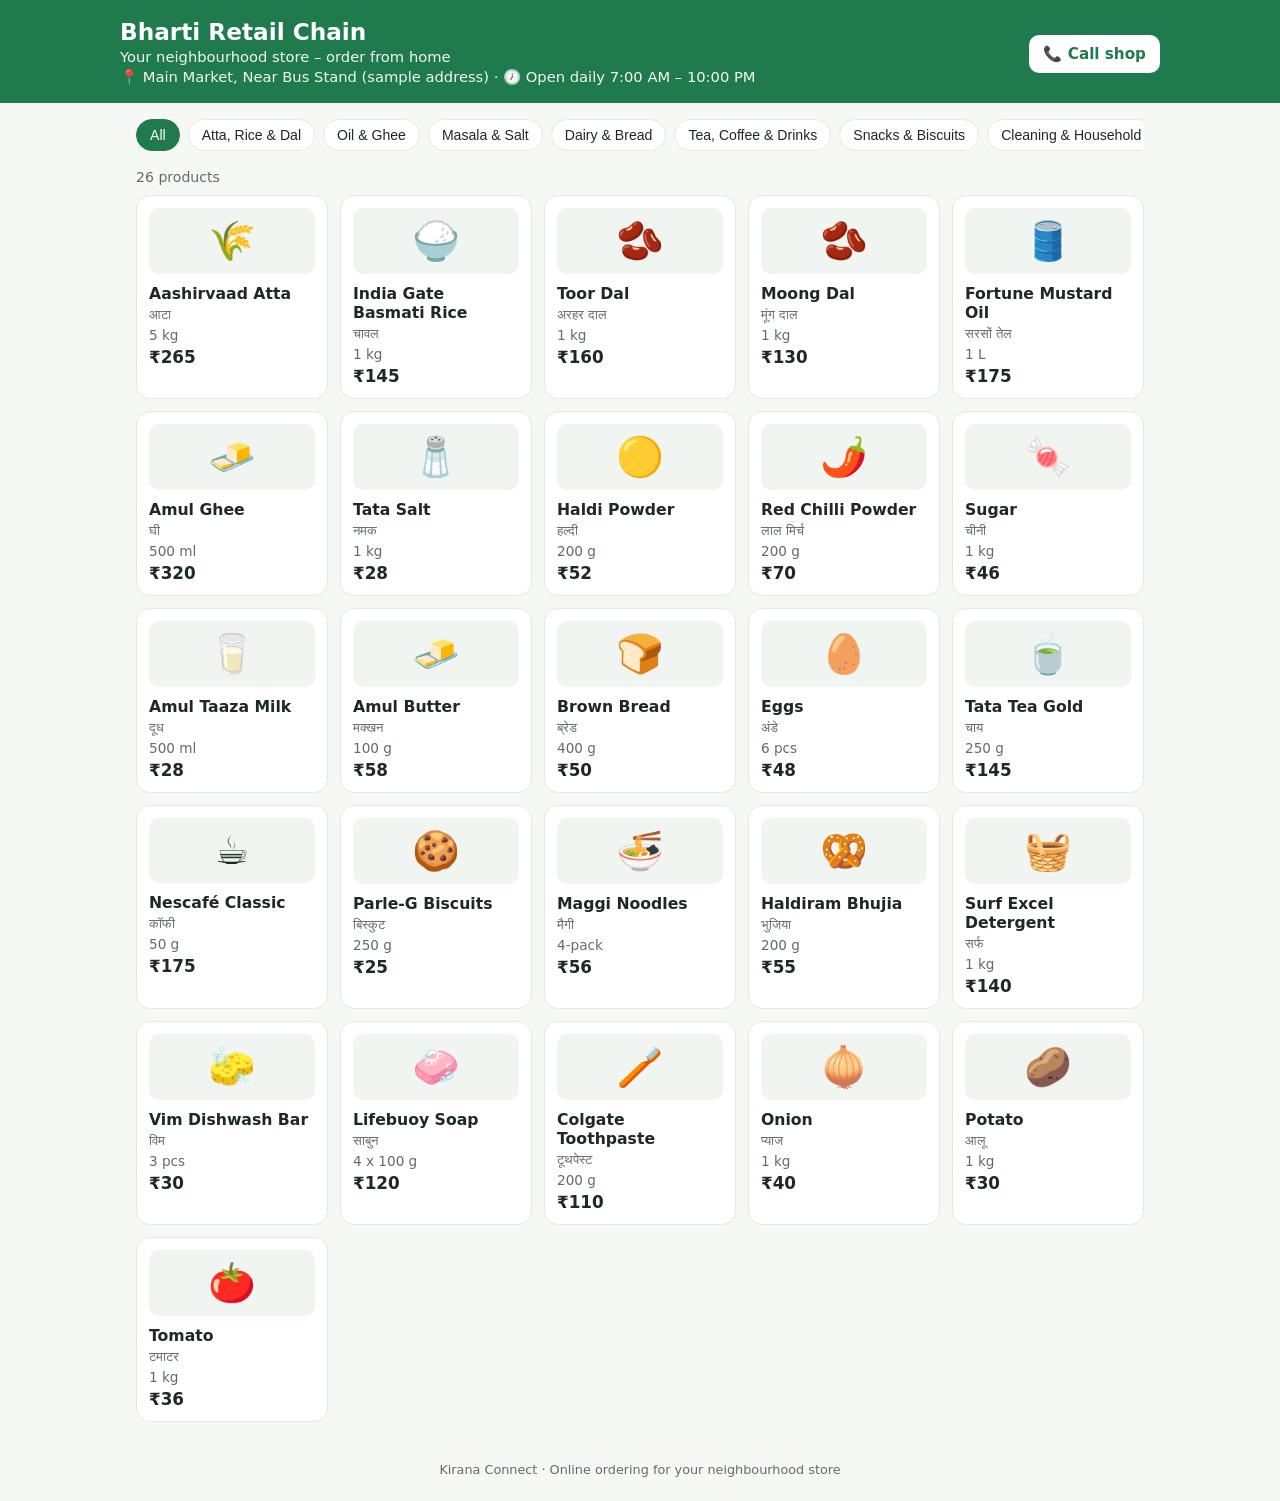
==== index.html @ 6f5ef05a "KC-6 KC-7 KC-8 KC-9: Sprint 1 – store header, product catalogue and category filter" ====
<!DOCTYPE html>
<html lang="en">
<head>
<meta charset="UTF-8">
<meta name="viewport" content="width=device-width, initial-scale=1">
<title>Kirana Connect – Bharti Retail Chain</title>
<link rel="stylesheet" href="assets/style.css">
</head>
<body>
<header class="shop">
  <div class="wrap">
    <div>
      <h1 id="shopName"></h1>
      <p id="shopTagline"></p>
      <p>📍 <span id="shopAddress"></span> · 🕖 <span id="shopTimings"></span></p>
    </div>
    <a id="callBtn" class="btn btn-light" href="#">📞 Call shop</a>
  </div>
</header>
<main>
  <div class="toolbar">
    <div class="chips" id="categoryChips"></div>
  </div>
  <p class="count" id="productCount"></p>
  <section class="grid" id="productGrid"></section>
</main>
<footer>Kirana Connect · Online ordering for your neighbourhood store</footer>
<script src="data/store.js"></script>
<script src="data/products.js"></script>
<script src="assets/app.js"></script>
</body>
</html>
---- assets/style.css ----
:root{--green:#1f7a4d;--green-d:#165c3a;--ink:#1d2a24;--muted:#5f6f67;--bg:#f6f8f5;--card:#fff;--line:#e3e9e5;--accent:#f2a516}
*{box-sizing:border-box}body{margin:0;font-family:system-ui,-apple-system,"Segoe UI",Roboto,"Noto Sans Devanagari",sans-serif;color:var(--ink);background:var(--bg)}
header.shop{background:var(--green);color:#fff;padding:18px 16px 14px}
.shop .wrap{max-width:1040px;margin:0 auto;display:flex;gap:16px;align-items:center;justify-content:space-between;flex-wrap:wrap}
.shop h1{margin:0;font-size:1.45rem}.shop p{margin:3px 0;font-size:.92rem;opacity:.95}
.btn{display:inline-flex;align-items:center;gap:6px;border:0;border-radius:10px;padding:10px 14px;font-weight:600;font-size:.95rem;cursor:pointer;text-decoration:none}
.btn-light{background:#fff;color:var(--green)}.btn-green{background:var(--green);color:#fff}.btn-green:hover{background:var(--green-d)}
main{max-width:1040px;margin:0 auto;padding:16px}
.toolbar{display:flex;flex-direction:column;gap:10px;margin-bottom:14px}
.chips{display:flex;gap:8px;overflow-x:auto;padding-bottom:4px}
.chip{flex:0 0 auto;border:1px solid var(--line);background:#fff;border-radius:999px;padding:7px 13px;font-size:.88rem;cursor:pointer;color:var(--ink)}
.chip.active{background:var(--green);border-color:var(--green);color:#fff}
.grid{display:grid;grid-template-columns:repeat(auto-fill,minmax(160px,1fr));gap:12px}
.card{background:var(--card);border:1px solid var(--line);border-radius:14px;padding:12px;display:flex;flex-direction:column;gap:4px}
.card .icon{font-size:2.4rem;text-align:center;background:#f0f5f1;border-radius:10px;padding:10px 0}
.card h3{margin:6px 0 0;font-size:.98rem}.card .hi{color:var(--muted);font-size:.82rem}
.card .unit{color:var(--muted);font-size:.85rem}.card .price{font-weight:700;font-size:1.05rem}
.count{color:var(--muted);font-size:.88rem;margin:4px 0 10px}
footer{text-align:center;color:var(--muted);font-size:.8rem;padding:24px 12px}
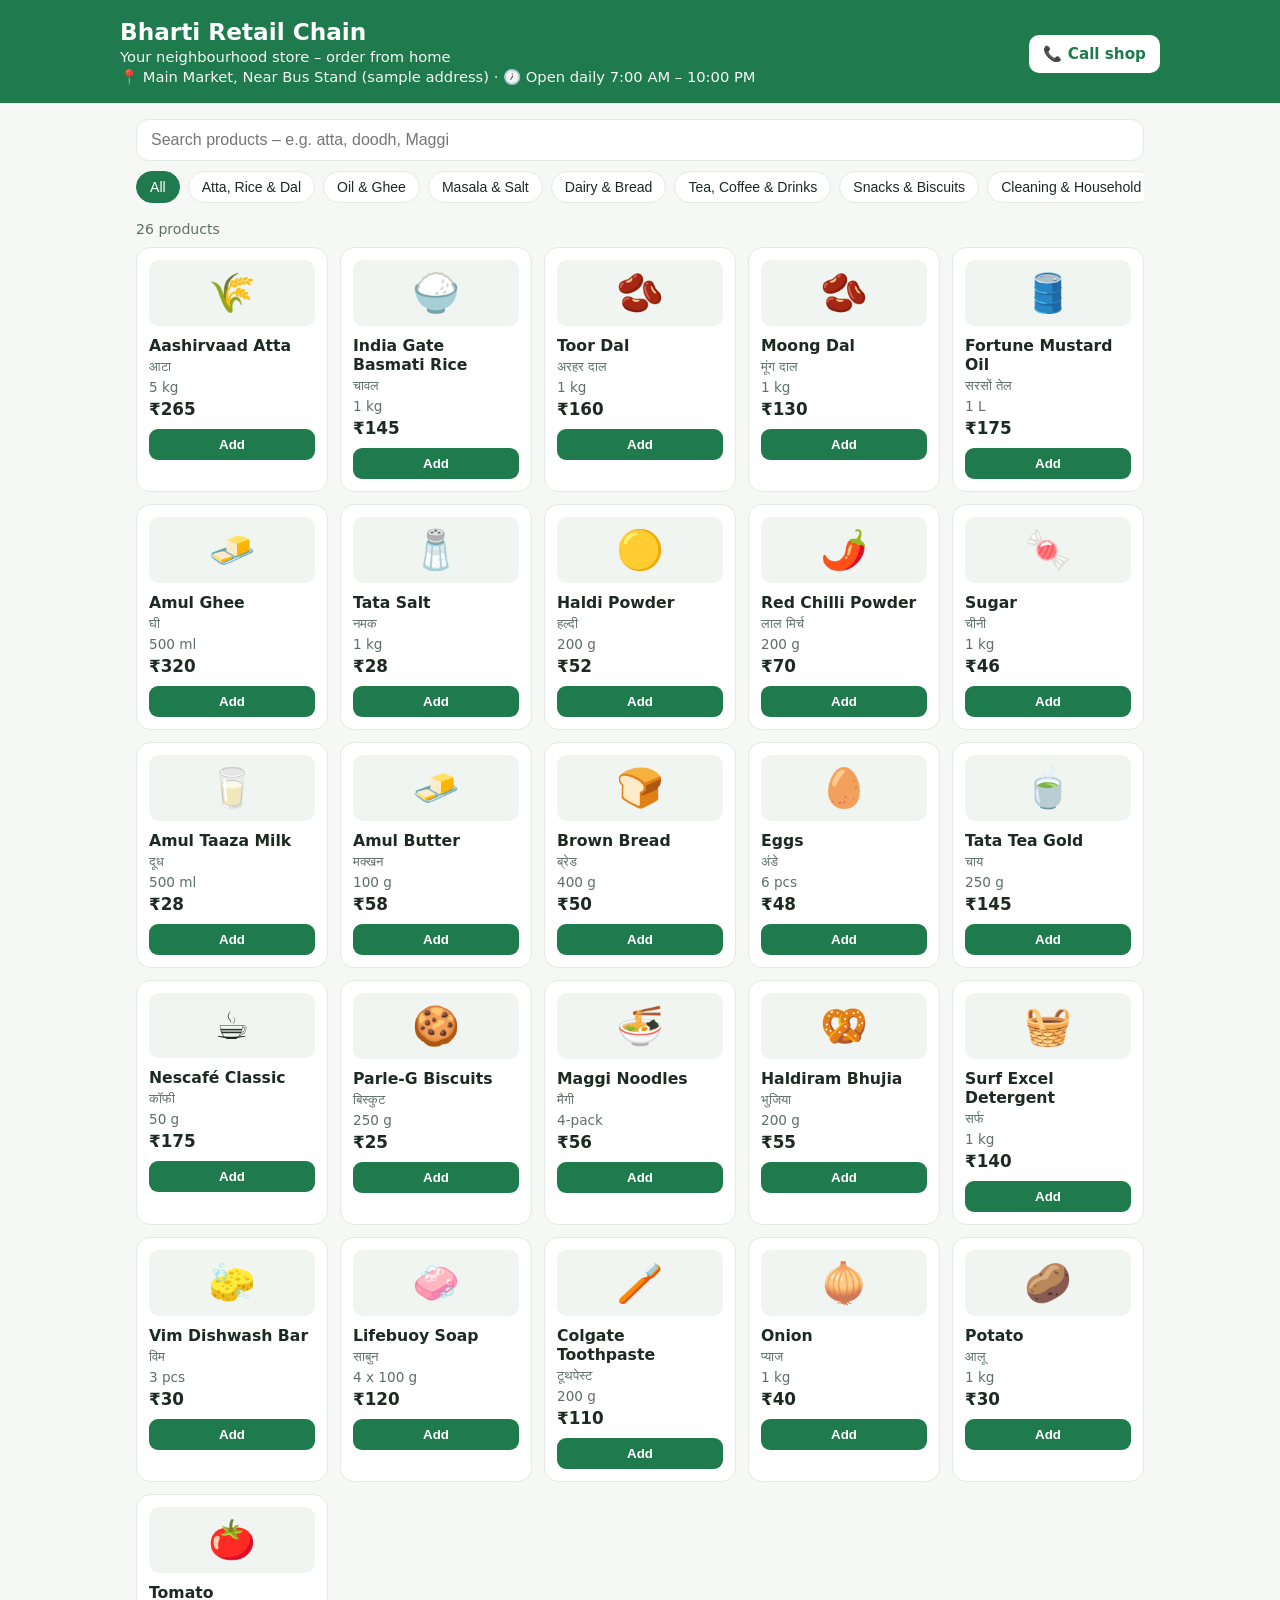
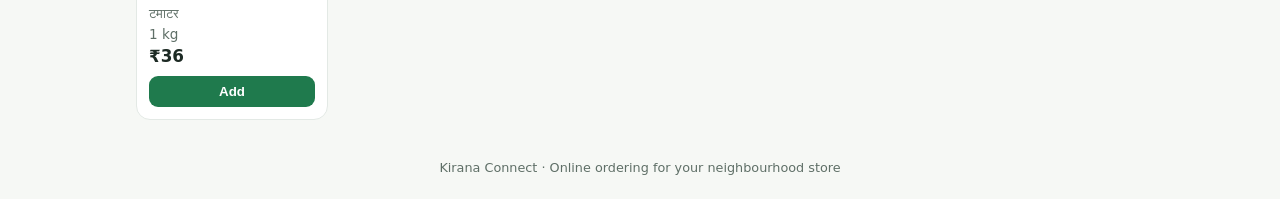
==== commit 15dacc4c: "KC-10 KC-11 KC-12 KC-13: Sprint 2 – product search, cart with quantities, saved cart total and check" ====
--- a/index.html
+++ b/index.html
@@ -19,11 +19,37 @@
 </header>
 <main>
   <div class="toolbar">
+    <input id="searchBox" class="search" type="search" placeholder="Search products – e.g. atta, doodh, Maggi" aria-label="Search products">
     <div class="chips" id="categoryChips"></div>
   </div>
   <p class="count" id="productCount"></p>
   <section class="grid" id="productGrid"></section>
 </main>
+<div class="cartbar hidden" id="cartBar">
+  <span id="cartSummary"></span>
+  <button class="btn" id="openCart">View cart →</button>
+</div>
+<div class="drawer" id="cartDrawer">
+  <div class="panel">
+    <h2>Your cart <button class="x" id="closeCart" aria-label="Close">×</button></h2>
+    <div id="cartLines"></div>
+    <div class="total"><span>Total</span><span id="cartTotal">₹0</span></div>
+    <form class="checkout" id="checkoutForm" novalidate>
+      <h3 style="margin:6px 0 0">Your details</h3>
+      <label>Name<input name="name" autocomplete="name"></label>
+      <label>Mobile number<input name="phone" inputmode="numeric" maxlength="10" placeholder="10-digit number"></label>
+      <div class="radio">
+        <label><input type="radio" name="mode" value="Home delivery" checked> Home delivery</label>
+        <label><input type="radio" name="mode" value="Pickup from shop"> Pickup from shop</label>
+      </div>
+      <label id="addrWrap">Delivery address<textarea name="address" rows="2" placeholder="House no., street, landmark"></textarea></label>
+      <label>Note for the shop (optional)<input name="note"></label>
+      <p class="err" id="formError"></p>
+      <button class="btn btn-green" type="submit">Continue</button>
+      <div class="ok" id="formOk" hidden></div>
+    </form>
+  </div>
+</div>
 <footer>Kirana Connect · Online ordering for your neighbourhood store</footer>
 <script src="data/store.js"></script>
 <script src="data/products.js"></script>
--- a/assets/style.css
+++ b/assets/style.css
@@ -17,3 +17,28 @@
 .card .unit{color:var(--muted);font-size:.85rem}.card .price{font-weight:700;font-size:1.05rem}
 .count{color:var(--muted);font-size:.88rem;margin:4px 0 10px}
 footer{text-align:center;color:var(--muted);font-size:.8rem;padding:24px 12px}
+.search{width:100%;padding:11px 14px;border:1px solid var(--line);border-radius:12px;font-size:1rem;background:#fff}
+.card .actions{margin-top:6px}
+.add{width:100%;background:var(--green);color:#fff;border:0;border-radius:9px;padding:8px;font-weight:600;cursor:pointer}
+.qty{display:flex;align-items:center;justify-content:space-between;border:1px solid var(--green);border-radius:9px;overflow:hidden}
+.qty button{background:#eaf4ee;border:0;color:var(--green);font-size:1.15rem;width:36px;height:34px;cursor:pointer}
+.qty span{font-weight:700}
+.cartbar{position:sticky;bottom:0;background:var(--green);color:#fff;display:flex;justify-content:space-between;align-items:center;padding:12px 16px;gap:10px}
+.cartbar.hidden{display:none}
+.cartbar .btn{background:#fff;color:var(--green)}
+.drawer{position:fixed;inset:0;background:rgba(0,0,0,.35);display:none;z-index:20}
+.drawer.open{display:block}
+.panel{position:absolute;right:0;top:0;bottom:0;width:min(440px,100%);background:#fff;padding:16px;overflow-y:auto;display:flex;flex-direction:column;gap:12px}
+.panel h2{margin:0;font-size:1.2rem;display:flex;justify-content:space-between;align-items:center}
+.panel .x{background:none;border:0;font-size:1.4rem;cursor:pointer}
+.line{display:grid;grid-template-columns:1fr auto auto;gap:10px;align-items:center;border-bottom:1px solid var(--line);padding:8px 0}
+.line small{color:var(--muted)}
+.line .rm{background:none;border:0;color:#b3261e;cursor:pointer;font-size:.85rem}
+.total{display:flex;justify-content:space-between;font-weight:700;font-size:1.1rem}
+form.checkout{display:flex;flex-direction:column;gap:9px}
+form.checkout label{font-size:.88rem;font-weight:600;display:flex;flex-direction:column;gap:4px}
+form.checkout input,form.checkout textarea{padding:10px;border:1px solid var(--line);border-radius:9px;font-size:.95rem;font-family:inherit}
+.radio{display:flex;gap:16px;font-weight:400!important;flex-direction:row!important}
+.err{color:#b3261e;font-size:.82rem;min-height:1em}
+.ok{background:#eaf4ee;border:1px solid #bcdcc8;border-radius:10px;padding:10px;font-size:.9rem}
+.empty{color:var(--muted);text-align:center;padding:24px 0}
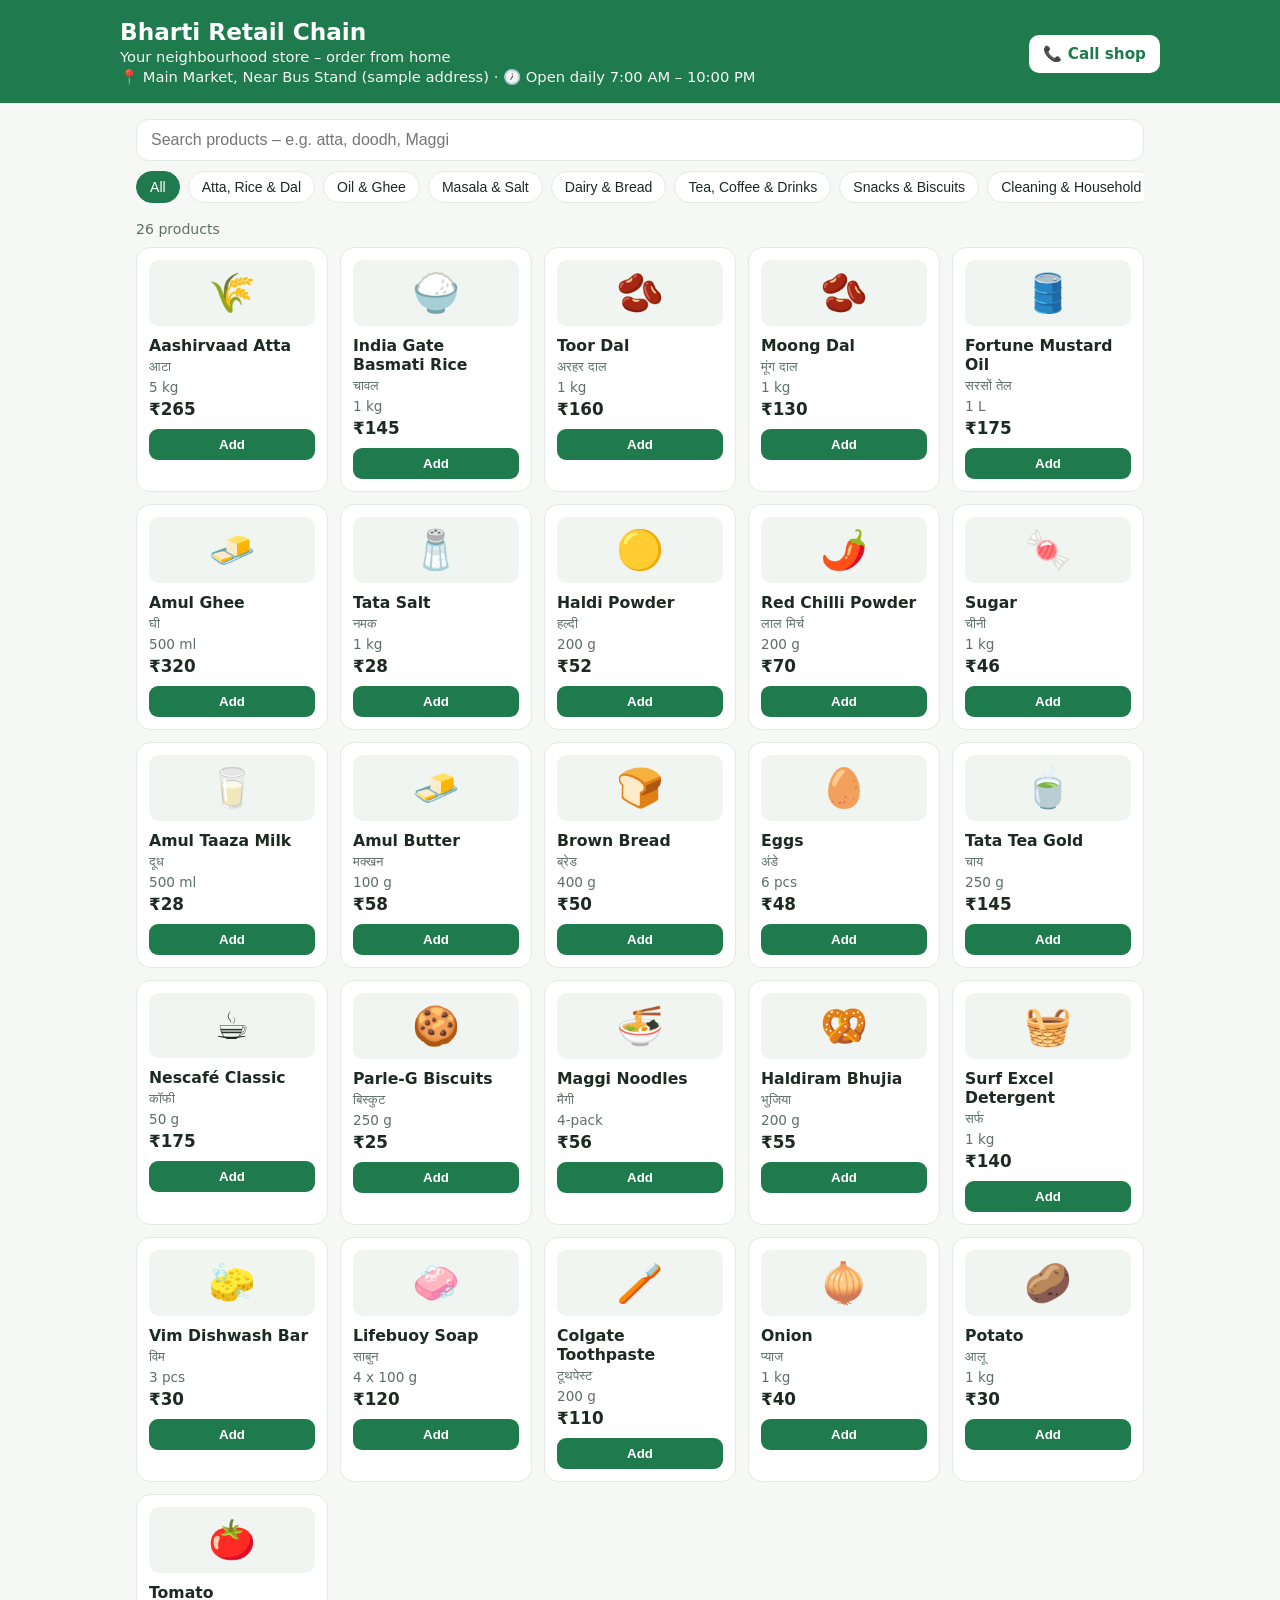
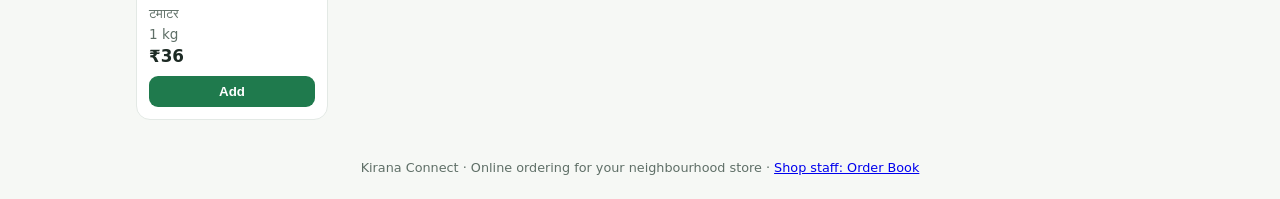
==== commit 8b304b6f: "KC-14 KC-15 KC-16 KC-33: Sprint 3 – WhatsApp order with order ID, staff Order Book import and today'" ====
--- a/index.html
+++ b/index.html
@@ -45,14 +45,15 @@
       <label id="addrWrap">Delivery address<textarea name="address" rows="2" placeholder="House no., street, landmark"></textarea></label>
       <label>Note for the shop (optional)<input name="note"></label>
       <p class="err" id="formError"></p>
-      <button class="btn btn-green" type="submit">Continue</button>
+      <button class="btn btn-green" type="submit">Place order</button>
       <div class="ok" id="formOk" hidden></div>
     </form>
   </div>
 </div>
-<footer>Kirana Connect · Online ordering for your neighbourhood store</footer>
+<footer>Kirana Connect · Online ordering for your neighbourhood store · <a href="orders.html">Shop staff: Order Book</a></footer>
 <script src="data/store.js"></script>
 <script src="data/products.js"></script>
+<script src="assets/orders-core.js"></script>
 <script src="assets/app.js"></script>
 </body>
 </html>
--- a/assets/style.css
+++ b/assets/style.css
@@ -38,7 +38,27 @@
 form.checkout{display:flex;flex-direction:column;gap:9px}
 form.checkout label{font-size:.88rem;font-weight:600;display:flex;flex-direction:column;gap:4px}
 form.checkout input,form.checkout textarea{padding:10px;border:1px solid var(--line);border-radius:9px;font-size:.95rem;font-family:inherit}
-.radio{display:flex;gap:16px;font-weight:400!important;flex-direction:row!important}
+.radio{display:flex;gap:18px;flex-wrap:wrap}
+.radio label{flex-direction:row!important;align-items:center;gap:6px!important;font-weight:500!important}
+.radio input{margin:0}
 .err{color:#b3261e;font-size:.82rem;min-height:1em}
 .ok{background:#eaf4ee;border:1px solid #bcdcc8;border-radius:10px;padding:10px;font-size:.9rem}
 .empty{color:var(--muted);text-align:center;padding:24px 0}
+
+.success{display:flex;flex-direction:column;gap:10px}
+.success .oid{font-size:1.3rem;font-weight:800;letter-spacing:.5px}
+.btn-wa{background:#25d366;color:#fff}
+/* Order Book */
+.ob-head{display:flex;justify-content:space-between;align-items:center;flex-wrap:wrap;gap:10px;margin-bottom:12px}
+.stats{display:flex;gap:10px;flex-wrap:wrap}
+.stat{background:#fff;border:1px solid var(--line);border-radius:12px;padding:8px 12px;font-size:.85rem}
+.stat b{display:block;font-size:1.2rem}
+.orders{display:flex;flex-direction:column;gap:12px}
+.order{background:#fff;border:1px solid var(--line);border-radius:14px;padding:14px;display:flex;flex-direction:column;gap:6px}
+.order .top{display:flex;justify-content:space-between;align-items:center;gap:8px;flex-wrap:wrap}
+.badge{border-radius:999px;padding:3px 10px;font-size:.78rem;font-weight:700}
+.b-New{background:#fff4d6;color:#8a5a00}.b-Packed{background:#e6effc;color:#1d4f9a}
+.b-Out{background:#efe6fb;color:#5b2d9a}.b-Delivered{background:#e3f4ea;color:#1f7a4d}
+.order ul{margin:4px 0;padding-left:18px;font-size:.9rem}
+.order .meta{color:var(--muted);font-size:.85rem}
+.toast{position:fixed;left:50%;transform:translateX(-50%);bottom:18px;background:var(--ink);color:#fff;padding:10px 16px;border-radius:10px;font-size:.9rem;z-index:30}
